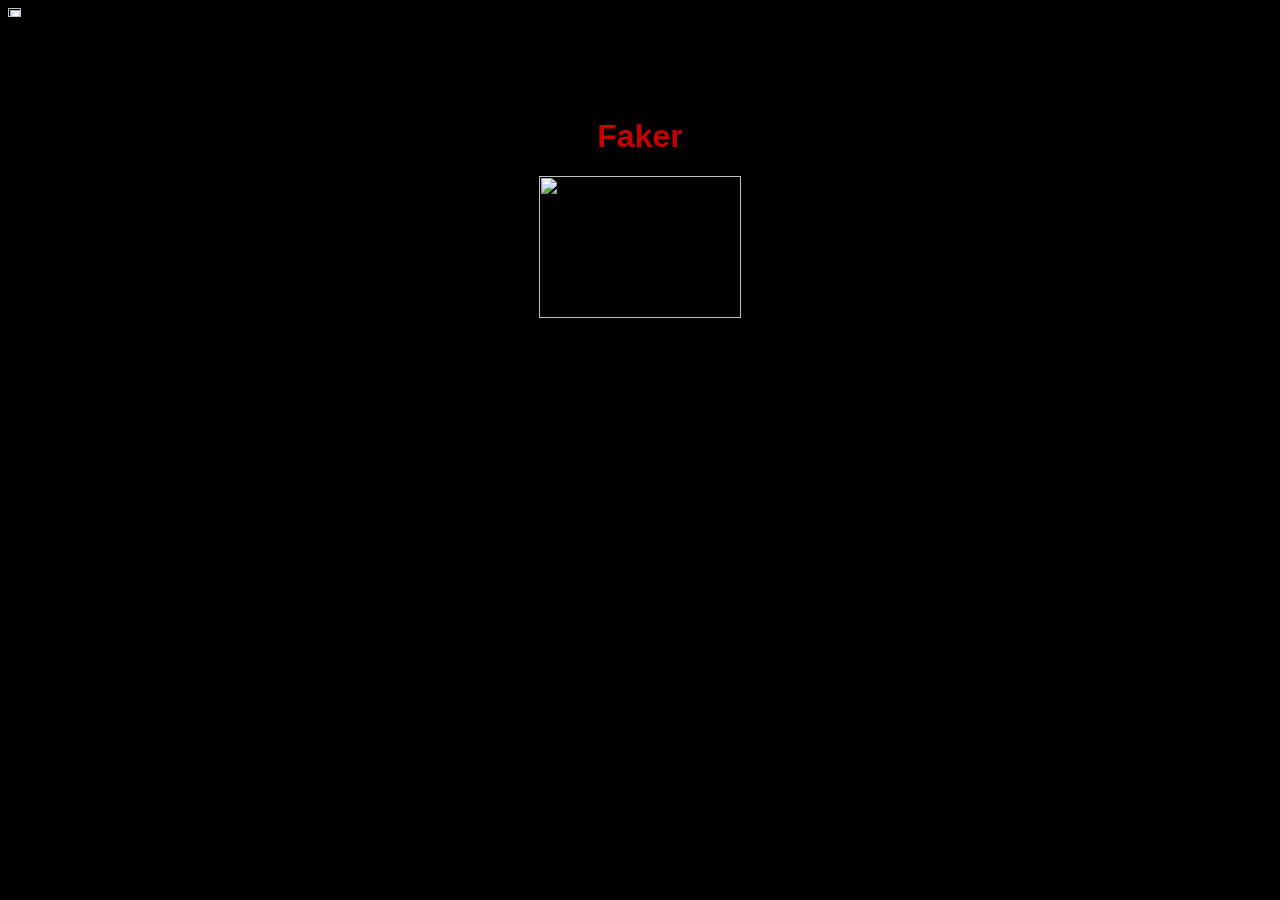
==== fanpage.html @ 42ee78cf "added fanpage" ====
<head>
    <style>
        h1 {
            color: rgb(196, 0, 0);
            text-align: center;
            font-family:'Franklin Gothic Medium', 'Arial Narrow', Arial, sans-serif;
        
        }

        .imgcontainer {
            text-align: center;
        }

        img.avatar{
            border-radius: 10%;
            width: 40%;
        }

        img.logo{
            width: 10%;

        }

        body {
            background-color: #000000; 
            color: #ffffff; 
        }
    </style>
</head>
<body>
    

    <img src="https://encrypted-tbn0.gstatic.com/images?q=tbn:ANd9GcQmHPHW47-NREnYSvhBiGmE-Z3pS0N-qolBRN4m0m3exw&s=10" class="logo" >


    <h1>Faker</h1>

    </table>


    
    <div class="imgcontainer">
        <img src="https://encrypted-tbn0.gstatic.com/images?q=tbn:ANd9GcSllNPGusF0IJYFMwN1mrOEzC9GN4reWKkrsKe5BQWaaGP9oeayi9-eP-3Q&s=10" class="avatar">
    </div>
    







</body>
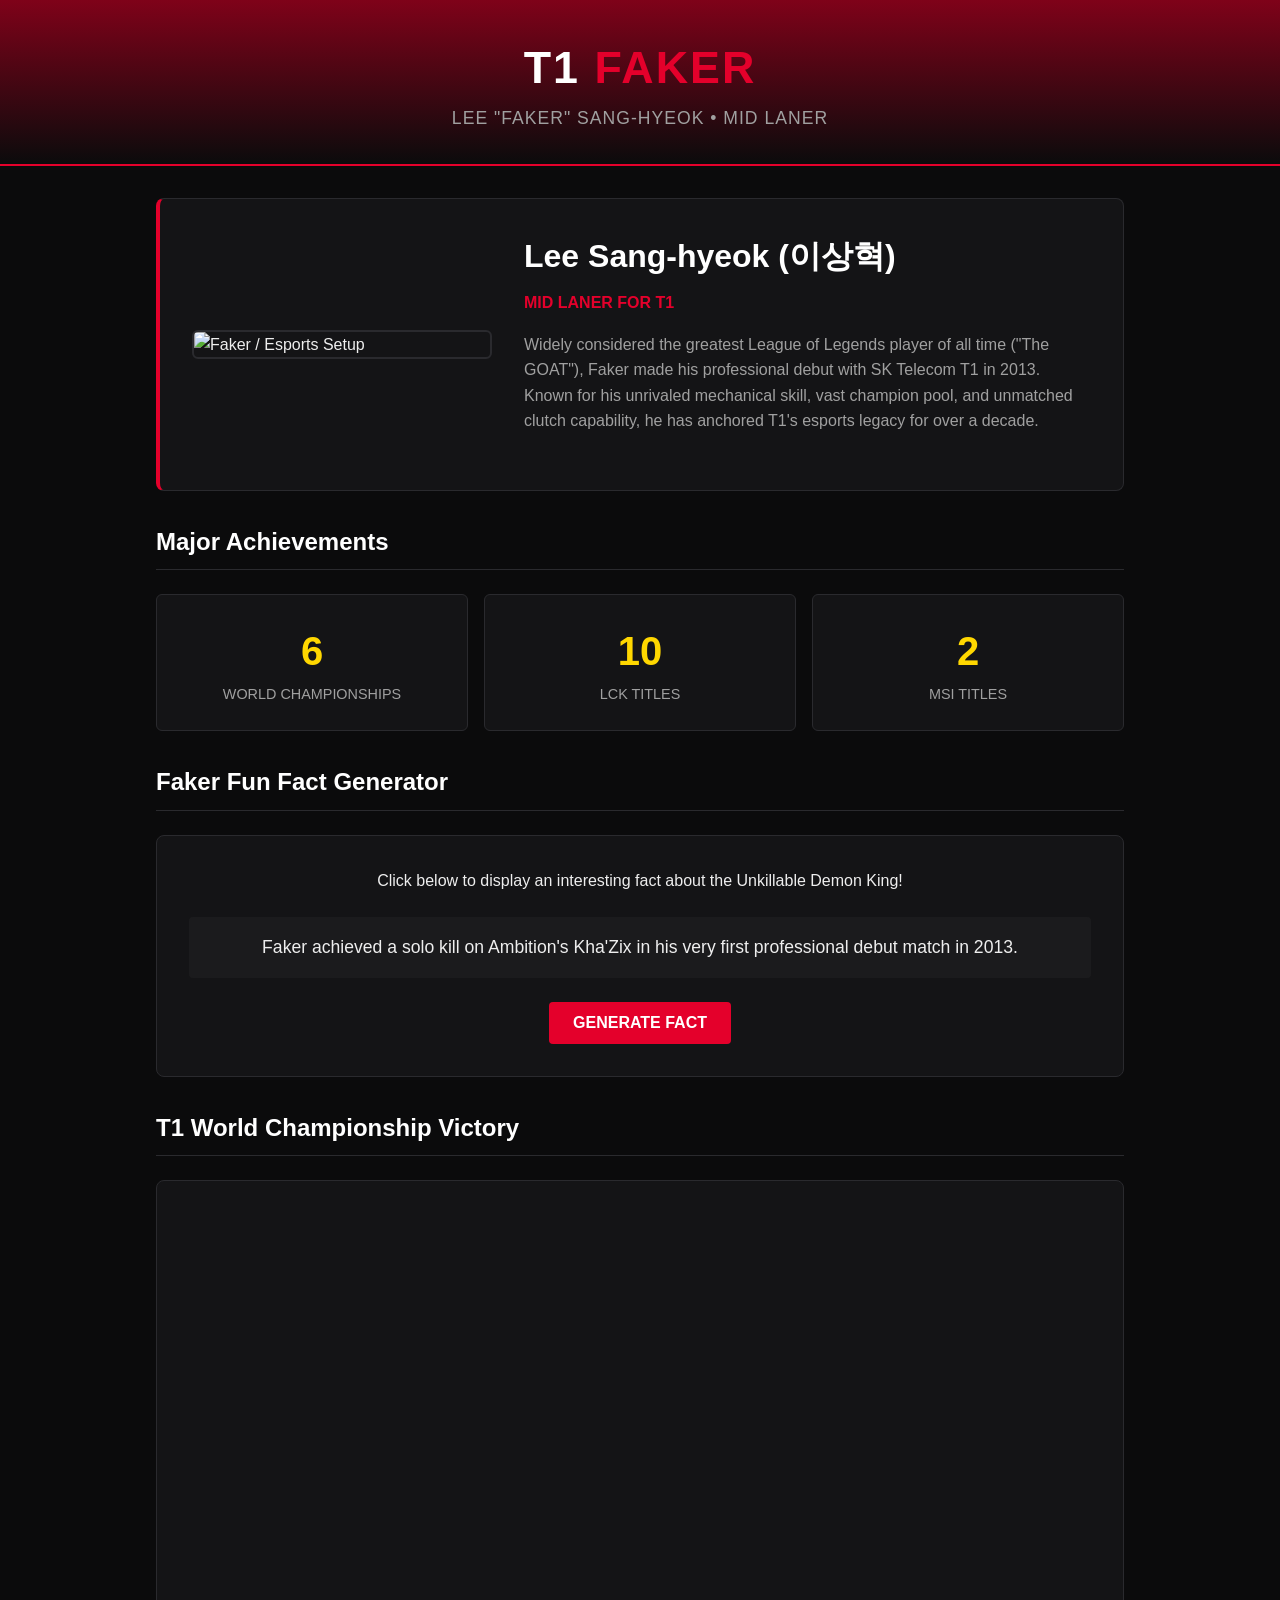
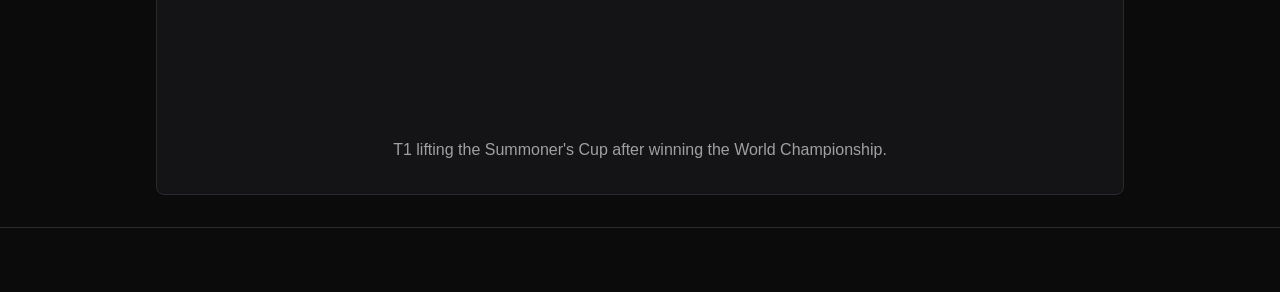
==== commit da686502: "Update fanpage.html" ====
--- a/fanpage.html
+++ b/fanpage.html
@@ -1,54 +1,329 @@
-
+<!DOCTYPE html>
+<html lang="en">
 <head>
-    <style>
-        h1 {
-            color: rgb(196, 0, 0);
-            text-align: center;
-            font-family:'Franklin Gothic Medium', 'Arial Narrow', Arial, sans-serif;
-        
-        }
-
-        .imgcontainer {
-            text-align: center;
-        }
-
-        img.avatar{
-            border-radius: 10%;
-            width: 40%;
-        }
-
-        img.logo{
-            width: 10%;
-
-        }
-
-        body {
-            background-color: #000000; 
-            color: #ffffff; 
-        }
-    </style>
+  <meta charset="UTF-8">
+  <meta name="viewport" content="width=device-width, initial-scale=1.0">
+  <title>Faker | The Unkillable Demon King</title>
+  <style>
+    :root {
+      --t1-red: #E4002B;
+      --t1-dark-red: #8B0000;
+      --bg-black: #0B0B0C;
+      --card-bg: #141416;
+      --border-color: #2A2A2E;
+      --text-main: #EEEEEE;
+      --text-muted: #A0A0A0;
+      --gold: #FFD700;
+    }
+
+    * {
+      box-sizing: border-box;
+      margin: 0;
+      padding: 0;
+    }
+
+    body {
+      background-color: var(--bg-black);
+      color: var(--text-main);
+      font-family: 'Segoe UI', Roboto, Helvetica, Arial, sans-serif;
+      line-height: 1.6;
+  /* New background logo */
+    background-image:
+    linear-gradient(rgba(11,11,12,0.92), rgba(11,11,12,0.92)),
+    url('https://encrypted-tbn0.gstatic.com/images?q=tbn:ANd9GcQAwmJahKeYFcEqwsMrEG2xJnn3mYARKVaZgAJEgQK4PyxsvpQG2xzWW7c&s=10');
+    background-repeat: no-repeat;
+    background-position: center center;
+    background-size: 700px;
+    background-attachment: fixed;
+}
+
+    header {
+      background: linear-gradient(180deg, rgb(127, 2, 25) 0%, rgba(11, 11, 12, 1) 100%);
+      border-bottom: 2px solid var(--t1-red);
+      padding: 2rem 1rem;
+      text-align: center;
+    }
+
+    .logo-title {
+      font-size: 2.8rem;
+      font-weight: 900;
+      letter-spacing: 2px;
+      color: #FFF;
+      text-transform: uppercase;
+    }
+
+    .logo-title span {
+      color: var(--t1-red);
+    }
+
+    .subtitle {
+      color: var(--text-muted);
+      font-size: 1.1rem;
+      text-transform: uppercase;
+      letter-spacing: 1px;
+    }
+
+    .container {
+      max-width: 1000px;
+      margin: 2rem auto;
+      padding: 0 1rem;
+    }
+
+    .profile-card {
+      background-color: var(--card-bg);
+      border: 1px solid var(--border-color);
+      border-left: 4px solid var(--t1-red);
+      border-radius: 8px;
+      display: flex;
+      flex-direction: column;
+      gap: 2rem;
+      padding: 2rem;
+      margin-bottom: 2rem;
+    }
+
+    @media (min-width: 768px) {
+      .profile-card {
+        flex-direction: row;
+        align-items: center;
+      }
+    }
+
+    .profile-img {
+      width: 100%;
+      max-width: 300px;
+      border-radius: 6px;
+      border: 2px solid var(--border-color);
+      margin: 0 auto;
+      display: block;
+    }
+
+    .profile-info {
+      flex: 1;
+    }
+
+    .profile-info h2 {
+      font-size: 2rem;
+      color: #FFF;
+      margin-bottom: 0.5rem;
+    }
+
+    .profile-info .role {
+      color: var(--t1-red);
+      font-weight: bold;
+      text-transform: uppercase;
+      margin-bottom: 1rem;
+    }
+
+    .bio {
+      color: var(--text-muted);
+      margin-bottom: 1.5rem;
+    }
+
+    /* Interactive Stats & Trophy Section */
+    .section-title {
+      font-size: 1.5rem;
+      color: #FFF;
+      border-bottom: 1px solid var(--border-color);
+      padding-bottom: 0.5rem;
+      margin-bottom: 1.5rem;
+      display: flex;
+      align-items: center;
+      gap: 0.5rem;
+    }
+
+    .trophy-grid {
+      display: grid;
+      grid-template-columns: repeat(auto-fit, minmax(200px, 1fr));
+      gap: 1rem;
+      margin-bottom: 2rem;
+    }
+
+    .trophy-card {
+      background-color: var(--card-bg);
+      border: 1px solid var(--border-color);
+      border-radius: 6px;
+      padding: 1.5rem;
+      text-align: center;
+      transition: transform 0.2s, border-color 0.2s;
+    }
+
+    .trophy-card:hover {
+      transform: translateY(-4px);
+      border-color: var(--gold);
+    }
+
+    .trophy-count {
+      font-size: 2.5rem;
+      font-weight: 800;
+      color: var(--gold);
+    }
+
+    .trophy-name {
+      color: var(--text-muted);
+      font-size: 0.9rem;
+      text-transform: uppercase;
+    }
+
+    /* Fact Generator Feature */
+    .interactive-card {
+      background-color: var(--card-bg);
+      border: 1px solid var(--border-color);
+      border-radius: 8px;
+      padding: 2rem;
+      text-align: center;
+      margin-bottom: 2rem;
+    }
+
+    .fact-display {
+      font-size: 1.1rem;
+      min-height: 60px;
+      display: flex;
+      align-items: center;
+      justify-content: center;
+      margin: 1.5rem 0;
+      color: var(--text-main);
+      padding: 1rem;
+      background: rgba(255, 255, 255, 0.03);
+      border-radius: 4px;
+    }
+
+    .btn {
+      background-color: var(--t1-red);
+      color: #FFF;
+      border: none;
+      padding: 0.75rem 1.5rem;
+      font-size: 1rem;
+      font-weight: bold;
+      text-transform: uppercase;
+      border-radius: 4px;
+      cursor: pointer;
+      transition: background-color 0.2s;
+    }
+
+    .btn:hover {
+      background-color: var(--t1-dark-red);
+    }
+
+    /* Image Gallery */
+    .gallery-grid {
+      display: grid;
+      grid-template-columns: repeat(auto-fit, minmax(250px, 1fr));
+      gap: 1rem;
+      margin-bottom: 2rem;
+    }
+
+    .gallery-img {
+      width: 100%;
+      height: 200px;
+      object-fit: cover;
+      border-radius: 6px;
+      border: 1px solid var(--border-color);
+      transition: opacity 0.2s;
+      cursor: pointer;
+    }
+
+    .gallery-img:hover {
+      opacity: 0.8;
+    }
+
+    footer {
+      text-align: center;
+      padding: 2rem;
+      border-top: 1px solid var(--border-color);
+      color: var(--text-muted);
+      font-size: 0.85rem;
+    }
+  </style>
 </head>
 <body>
+
+  <header>
+    <div class="logo-title">T1 <span>Faker</span></div>
+    <div class="subtitle">Lee "Faker" Sang-hyeok • Mid Laner</div>
+  </header>
+
+  <div class="container">
     
-
-    <img src="https://encrypted-tbn0.gstatic.com/images?q=tbn:ANd9GcQmHPHW47-NREnYSvhBiGmE-Z3pS0N-qolBRN4m0m3exw&s=10" class="logo" >
-
-
-    <h1>Faker</h1>
-
-    </table>
-
-
-    
-    <div class="imgcontainer">
-        <img src="https://encrypted-tbn0.gstatic.com/images?q=tbn:ANd9GcSllNPGusF0IJYFMwN1mrOEzC9GN4reWKkrsKe5BQWaaGP9oeayi9-eP-3Q&s=10" class="avatar">
+    <!-- Profile & Bio Section -->
+    <div class="profile-card">
+      <img src="https://encrypted-tbn0.gstatic.com/images?q=tbn:ANd9GcQMGY4PcwI3YJ6QnFVdeov2CTILAGMPJfntkQX16ytUVQ&s=10" alt="Faker / Esports Setup" class="profile-img">
+      <div class="profile-info">
+        <h2>Lee Sang-hyeok (이상혁)</h2>
+        <div class="role">Mid Laner for T1</div>
+        <p class="bio">
+          Widely considered the greatest League of Legends player of all time ("The GOAT"), Faker made his professional debut with SK Telecom T1 in 2013. Known for his unrivaled mechanical skill, vast champion pool, and unmatched clutch capability, he has anchored T1's esports legacy for over a decade.
+        </p>
+      </div>
     </div>
-    
-
-
-
-
-
-
-
-</body>+
+    <!-- Trophy / Achievements Section -->
+    <h3 class="section-title">Major Achievements</h3>
+    <div class="trophy-grid">
+      <div class="trophy-card">
+        <div class="trophy-count">6</div>
+        <div class="trophy-name">World Championships</div>
+      </div>
+      <div class="trophy-card">
+        <div class="trophy-count">10</div>
+        <div class="trophy-name">LCK Titles</div>
+      </div>
+      <div class="trophy-card">
+        <div class="trophy-count">2</div>
+        <div class="trophy-name">MSI Titles</div>
+      </div>
+    </div>
+
+    <!-- Interactive Feature: Fact Generator -->
+    <h3 class="section-title">Faker Fun Fact Generator</h3>
+    <div class="interactive-card">
+      <p>Click below to display an interesting fact about the Unkillable Demon King!</p>
+      <div class="fact-display" id="factDisplay">Press the button below to load a fact.</div>
+      <button class="btn" onclick="generateFact()">Generate Fact</button>
+    </div>
+
+    <!-- Worlds Trophy Video -->
+<h3 class="section-title">T1 World Championship Victory</h3>
+
+<div class="interactive-card">
+  <iframe
+  width="100%"
+  height="500"
+  src="https://www.youtube.com/embed/bH1wo60fH18"
+  title="T1 Worlds Trophy Celebration"
+  frameborder="0"
+  allowfullscreen></iframe>
+
+
+  <p style="margin-top:1rem; color:var(--text-muted);">
+    T1 lifting the Summoner's Cup after winning the World Championship.
+  </p>
+</div>
+
+  </div>
+
+  <footer>
+    <p></p>
+  </footer>
+
+  <script>
+    const facts = [
+      "Faker achieved a solo kill on Ambition's Kha'Zix in his very first professional debut match in 2013.",
+      "He is famous for rarely using champion skins during pro matches, preferring the default looks.",
+      "Faker was inducted as the first member of the League of Legends Hall of Legends in 2024.",
+      "He became a part-owner of T1 Entertainment & Sports in 2020.",
+      "His signature champion play is his iconic Zed vs. Zed 1v1 play against Ryu in the 2013 OGN Summer Finals.",
+      "Faker is widely known for his extreme camera-panning speed during games to check teammates' perspectives."
+    ];
+
+    function generateFact() {
+      const display = document.getElementById('factDisplay');
+      const randomIndex = Math.floor(Math.random() * facts.length);
+      display.textContent = facts[randomIndex];
+    }
+
+    // Display initial fact on page load
+    window.onload = generateFact;
+  </script>
+
+</body>
+</html>
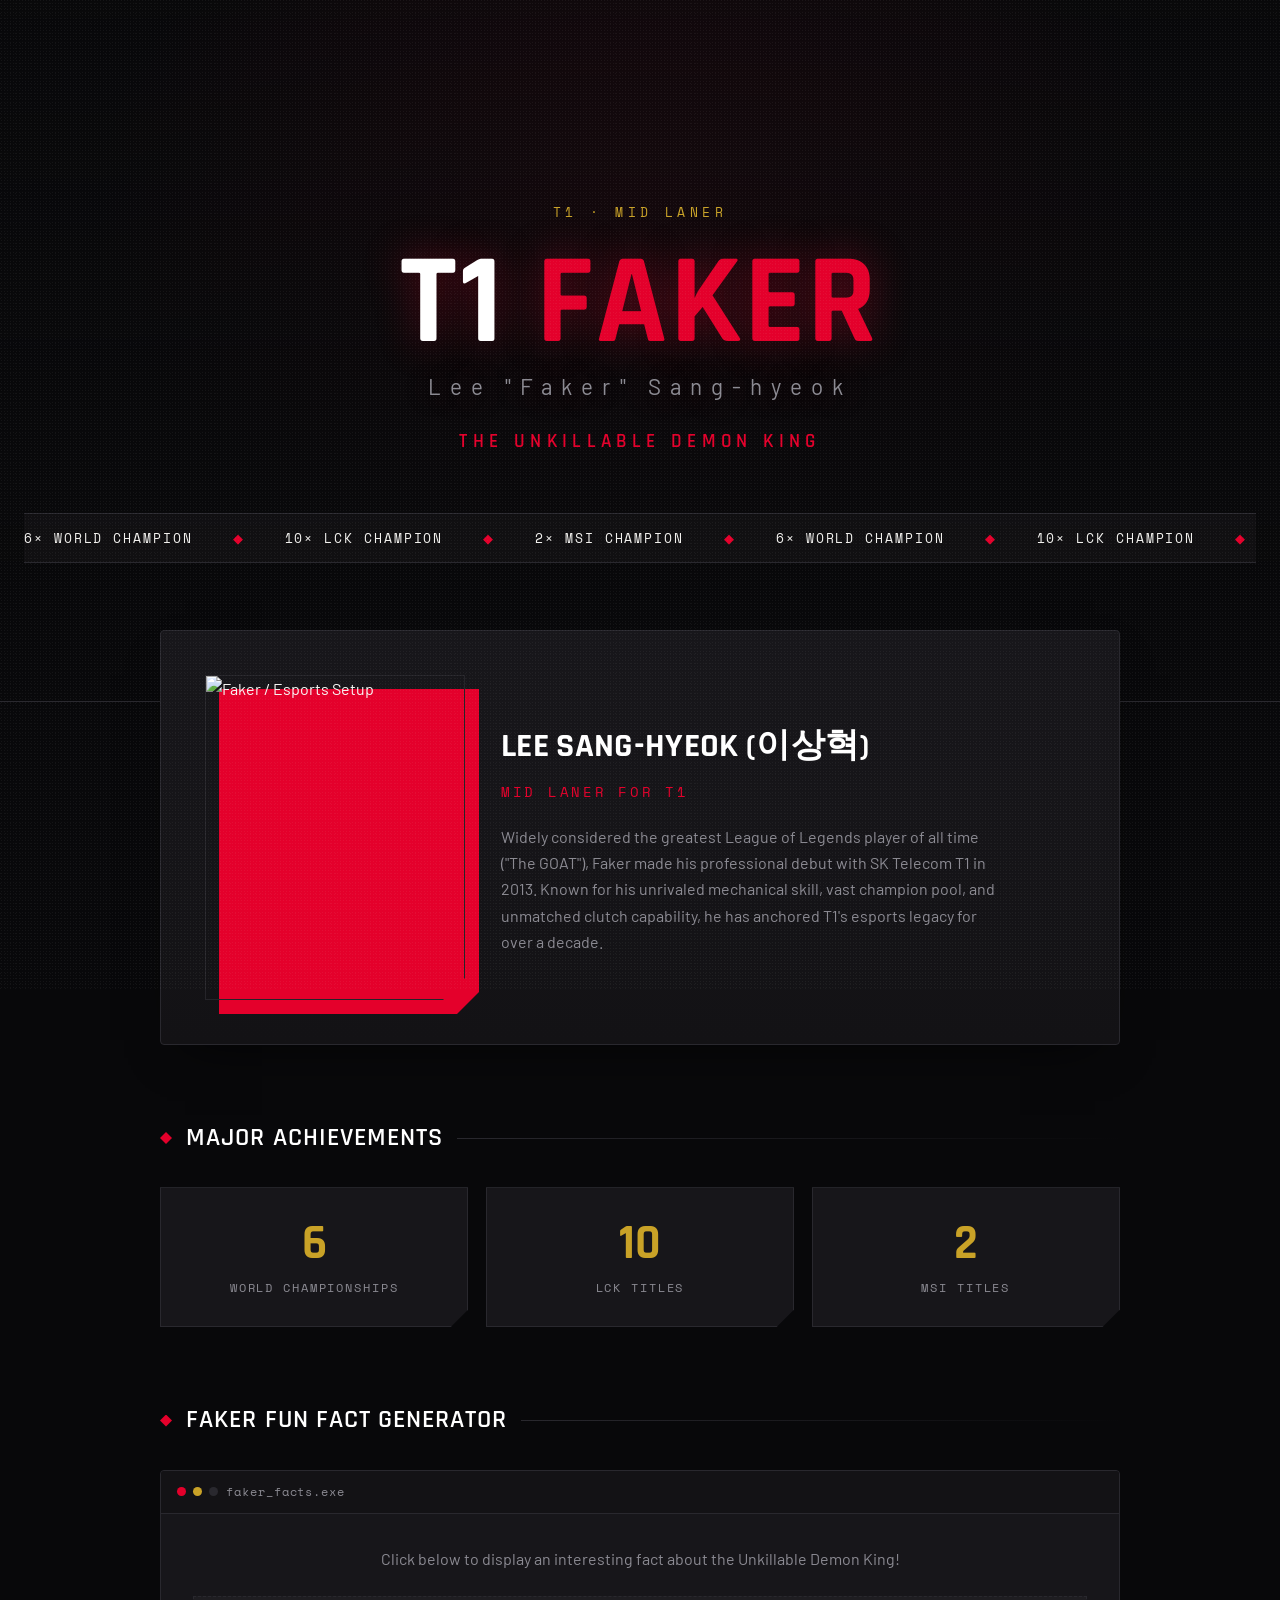
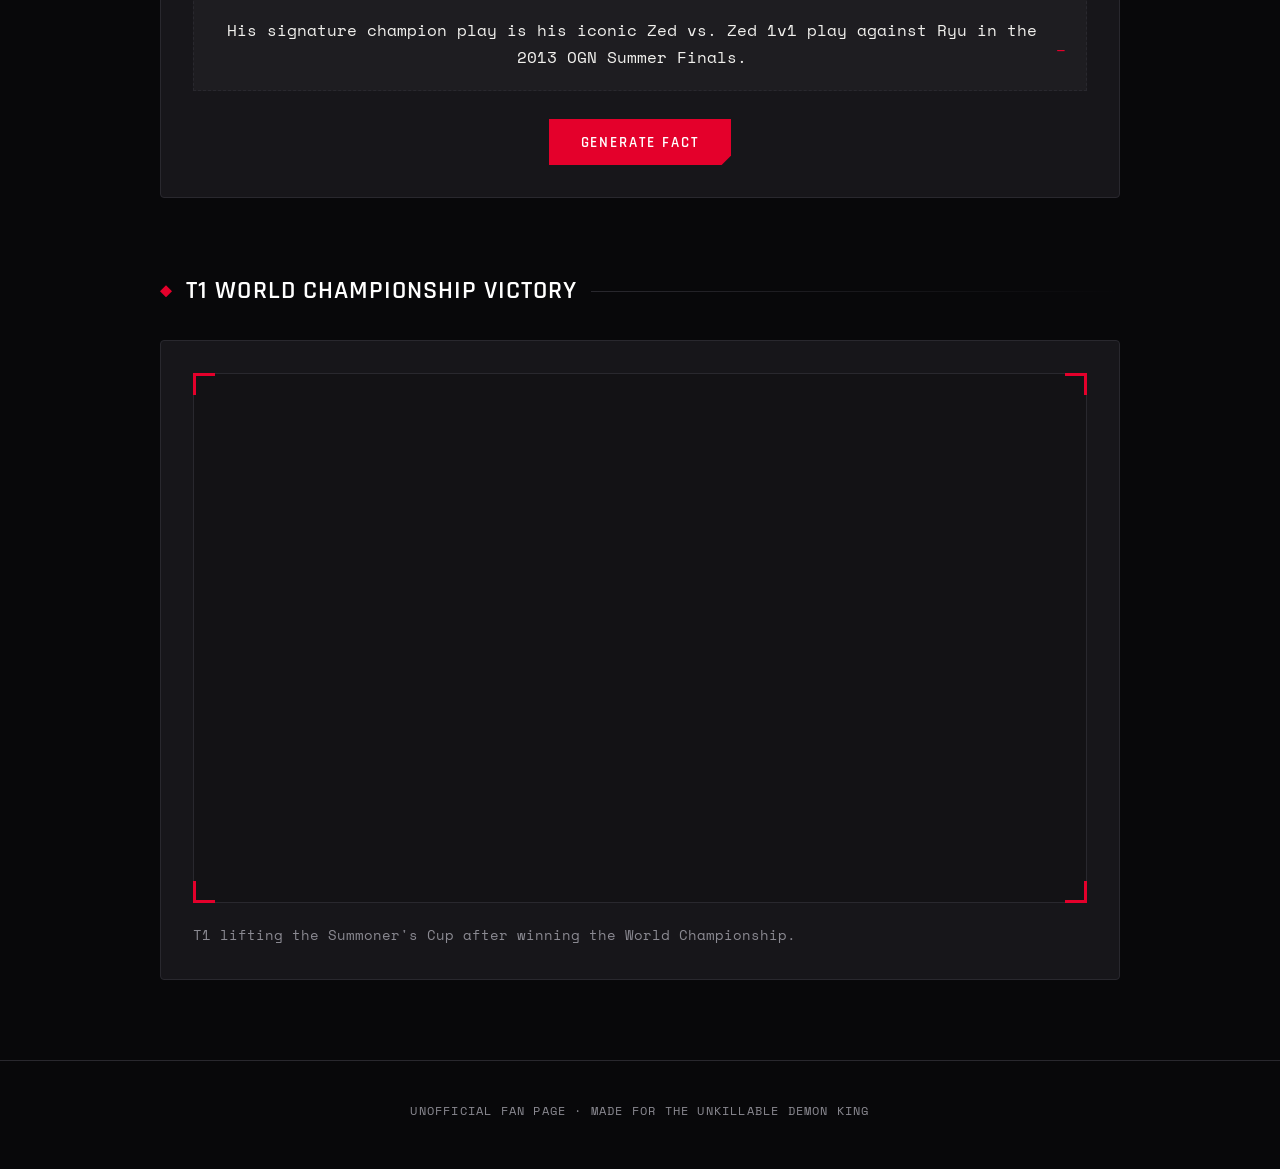
==== commit 0b522153: "Update fanpage.html" ====
--- a/fanpage.html
+++ b/fanpage.html
@@ -1,329 +1,611 @@
 <!DOCTYPE html>
 <html lang="en">
 <head>
-  <meta charset="UTF-8">
-  <meta name="viewport" content="width=device-width, initial-scale=1.0">
-  <title>Faker | The Unkillable Demon King</title>
-  <style>
-    :root {
-      --t1-red: #E4002B;
-      --t1-dark-red: #8B0000;
-      --bg-black: #0B0B0C;
-      --card-bg: #141416;
-      --border-color: #2A2A2E;
-      --text-main: #EEEEEE;
-      --text-muted: #A0A0A0;
-      --gold: #FFD700;
-    }
-
-    * {
-      box-sizing: border-box;
-      margin: 0;
-      padding: 0;
-    }
-
-    body {
-      background-color: var(--bg-black);
-      color: var(--text-main);
-      font-family: 'Segoe UI', Roboto, Helvetica, Arial, sans-serif;
-      line-height: 1.6;
-  /* New background logo */
+<meta charset="UTF-8">
+<meta name="viewport" content="width=device-width, initial-scale=1.0">
+<title>Faker | The Unkillable Demon King</title>
+<link rel="preconnect" href="https://fonts.googleapis.com">
+<link rel="preconnect" href="https://fonts.gstatic.com" crossorigin>
+<link href="https://fonts.googleapis.com/css2?family=Rajdhani:wght@500;600;700&family=Barlow:wght@400;500;600&family=Space+Mono:wght@400;700&display=swap" rel="stylesheet">
+<style>
+  :root {
+    --black: #08080a;
+    --black-soft: #131215;
+    --card-bg: #16151889;
+    --card-bg-solid: #17161a;
+    --red: #e4002b;
+    --red-deep: #6e0318;
+    --red-glow: rgba(228, 0, 43, 0.35);
+    --gold: #c9a227;
+    --white: #f2f1ee;
+    --grey: #8b8a92;
+    --line: #29282e;
+    --font-display: 'Rajdhani', sans-serif;
+    --font-body: 'Barlow', sans-serif;
+    --font-mono: 'Space Mono', monospace;
+  }
+
+  * { box-sizing: border-box; margin: 0; padding: 0; }
+
+  html { scroll-behavior: smooth; }
+
+  body {
+    background-color: var(--black);
+    color: var(--white);
+    font-family: var(--font-body);
+    line-height: 1.65;
+    overflow-x: hidden;
+  }
+
+  ::selection { background: var(--red); color: #fff; }
+
+  a:focus-visible, button:focus-visible {
+    outline: 2px solid var(--gold);
+    outline-offset: 3px;
+  }
+
+  /* ambient scanline layer */
+  .scanlines {
+    position: fixed;
+    inset: 0;
+    pointer-events: none;
+    z-index: 50;
+    background: repeating-linear-gradient(
+      0deg,
+      rgba(255, 255, 255, 0.018) 0px,
+      rgba(255, 255, 255, 0.018) 1px,
+      transparent 1px,
+      transparent 3px
+    );
+    mix-blend-mode: overlay;
+  }
+
+  .grain {
+    position: fixed;
+    inset: -10%;
+    pointer-events: none;
+    z-index: 49;
+    opacity: 0.05;
+    background-image: radial-gradient(circle at 20% 30%, #fff 0.5px, transparent 0.5px),
+                       radial-gradient(circle at 70% 60%, #fff 0.5px, transparent 0.5px);
+    background-size: 3px 3px, 5px 5px;
+    animation: grainShift 8s steps(6) infinite;
+  }
+
+  @keyframes grainShift {
+    0% { transform: translate(0,0); }
+    100% { transform: translate(-6%, 4%); }
+  }
+
+  /* ---------- HERO ---------- */
+  .hero {
+    position: relative;
+    min-height: 78vh;
+    display: flex;
+    flex-direction: column;
+    justify-content: center;
+    align-items: center;
+    text-align: center;
+    overflow: hidden;
+    border-bottom: 1px solid var(--line);
+    padding: 4rem 1.5rem 0;
+  }
+
+  .hero-bg {
+    position: absolute;
+    inset: 0;
     background-image:
-    linear-gradient(rgba(11,11,12,0.92), rgba(11,11,12,0.92)),
-    url('https://encrypted-tbn0.gstatic.com/images?q=tbn:ANd9GcQAwmJahKeYFcEqwsMrEG2xJnn3mYARKVaZgAJEgQK4PyxsvpQG2xzWW7c&s=10');
+      linear-gradient(180deg, rgba(8,8,10,0.55) 0%, rgba(8,8,10,0.88) 60%, var(--black) 100%),
+      radial-gradient(ellipse at 50% 30%, rgba(228,0,43,0.18), transparent 60%),
+      url('https://encrypted-tbn0.gstatic.com/images?q=tbn:ANd9GcQAwmJahKeYFcEqwsMrEG2xJnn3mYARKVaZgAJEgQK4PyxsvpQG2xzWW7c&s=10');
     background-repeat: no-repeat;
-    background-position: center center;
-    background-size: 700px;
-    background-attachment: fixed;
-}
-
-    header {
-      background: linear-gradient(180deg, rgb(127, 2, 25) 0%, rgba(11, 11, 12, 1) 100%);
-      border-bottom: 2px solid var(--t1-red);
-      padding: 2rem 1rem;
-      text-align: center;
-    }
-
-    .logo-title {
-      font-size: 2.8rem;
-      font-weight: 900;
-      letter-spacing: 2px;
-      color: #FFF;
-      text-transform: uppercase;
-    }
-
-    .logo-title span {
-      color: var(--t1-red);
-    }
-
-    .subtitle {
-      color: var(--text-muted);
-      font-size: 1.1rem;
-      text-transform: uppercase;
-      letter-spacing: 1px;
-    }
-
-    .container {
-      max-width: 1000px;
-      margin: 2rem auto;
-      padding: 0 1rem;
-    }
-
-    .profile-card {
-      background-color: var(--card-bg);
-      border: 1px solid var(--border-color);
-      border-left: 4px solid var(--t1-red);
-      border-radius: 8px;
-      display: flex;
-      flex-direction: column;
-      gap: 2rem;
-      padding: 2rem;
-      margin-bottom: 2rem;
-    }
-
-    @media (min-width: 768px) {
-      .profile-card {
-        flex-direction: row;
-        align-items: center;
-      }
-    }
-
-    .profile-img {
-      width: 100%;
-      max-width: 300px;
-      border-radius: 6px;
-      border: 2px solid var(--border-color);
-      margin: 0 auto;
-      display: block;
-    }
-
-    .profile-info {
-      flex: 1;
-    }
-
-    .profile-info h2 {
-      font-size: 2rem;
-      color: #FFF;
-      margin-bottom: 0.5rem;
-    }
-
-    .profile-info .role {
-      color: var(--t1-red);
-      font-weight: bold;
-      text-transform: uppercase;
-      margin-bottom: 1rem;
-    }
-
-    .bio {
-      color: var(--text-muted);
-      margin-bottom: 1.5rem;
-    }
-
-    /* Interactive Stats & Trophy Section */
-    .section-title {
-      font-size: 1.5rem;
-      color: #FFF;
-      border-bottom: 1px solid var(--border-color);
-      padding-bottom: 0.5rem;
-      margin-bottom: 1.5rem;
-      display: flex;
-      align-items: center;
-      gap: 0.5rem;
-    }
-
-    .trophy-grid {
-      display: grid;
-      grid-template-columns: repeat(auto-fit, minmax(200px, 1fr));
-      gap: 1rem;
-      margin-bottom: 2rem;
-    }
-
-    .trophy-card {
-      background-color: var(--card-bg);
-      border: 1px solid var(--border-color);
-      border-radius: 6px;
-      padding: 1.5rem;
-      text-align: center;
-      transition: transform 0.2s, border-color 0.2s;
-    }
-
-    .trophy-card:hover {
-      transform: translateY(-4px);
-      border-color: var(--gold);
-    }
-
-    .trophy-count {
-      font-size: 2.5rem;
-      font-weight: 800;
-      color: var(--gold);
-    }
-
-    .trophy-name {
-      color: var(--text-muted);
-      font-size: 0.9rem;
-      text-transform: uppercase;
-    }
-
-    /* Fact Generator Feature */
-    .interactive-card {
-      background-color: var(--card-bg);
-      border: 1px solid var(--border-color);
-      border-radius: 8px;
-      padding: 2rem;
-      text-align: center;
-      margin-bottom: 2rem;
-    }
-
-    .fact-display {
-      font-size: 1.1rem;
-      min-height: 60px;
-      display: flex;
-      align-items: center;
-      justify-content: center;
-      margin: 1.5rem 0;
-      color: var(--text-main);
-      padding: 1rem;
-      background: rgba(255, 255, 255, 0.03);
-      border-radius: 4px;
-    }
-
-    .btn {
-      background-color: var(--t1-red);
-      color: #FFF;
-      border: none;
-      padding: 0.75rem 1.5rem;
-      font-size: 1rem;
-      font-weight: bold;
-      text-transform: uppercase;
-      border-radius: 4px;
-      cursor: pointer;
-      transition: background-color 0.2s;
-    }
-
-    .btn:hover {
-      background-color: var(--t1-dark-red);
-    }
-
-    /* Image Gallery */
-    .gallery-grid {
-      display: grid;
-      grid-template-columns: repeat(auto-fit, minmax(250px, 1fr));
-      gap: 1rem;
-      margin-bottom: 2rem;
-    }
-
-    .gallery-img {
-      width: 100%;
-      height: 200px;
-      object-fit: cover;
-      border-radius: 6px;
-      border: 1px solid var(--border-color);
-      transition: opacity 0.2s;
-      cursor: pointer;
-    }
-
-    .gallery-img:hover {
-      opacity: 0.8;
-    }
-
-    footer {
-      text-align: center;
-      padding: 2rem;
-      border-top: 1px solid var(--border-color);
-      color: var(--text-muted);
-      font-size: 0.85rem;
-    }
-  </style>
+    background-position: center 20%;
+    background-size: cover;
+    filter: saturate(0.85);
+    z-index: 0;
+  }
+
+  .hero-content {
+    position: relative;
+    z-index: 2;
+  }
+
+  .hero-eyebrow {
+    font-family: var(--font-mono);
+    font-size: 0.8rem;
+    letter-spacing: 0.35em;
+    color: var(--gold);
+    text-transform: uppercase;
+    margin-bottom: 1.25rem;
+  }
+
+  .hero-title {
+    font-family: var(--font-display);
+    font-weight: 700;
+    font-size: clamp(3.5rem, 12vw, 8rem);
+    letter-spacing: 0.02em;
+    line-height: 0.95;
+    color: #fff;
+    text-shadow: 0 0 40px var(--red-glow);
+    text-transform: uppercase;
+  }
+
+  .hero-title em {
+    font-style: normal;
+    color: var(--red);
+  }
+
+  .hero-title-sub {
+    display: block;
+    font-family: var(--font-body);
+    font-weight: 400;
+    font-size: clamp(1rem, 2.4vw, 1.4rem);
+    letter-spacing: 0.4em;
+    color: var(--grey);
+    margin-top: 0.75rem;
+    text-transform: none;
+  }
+
+  .hero-tagline {
+    margin-top: 1.75rem;
+    font-family: var(--font-display);
+    font-weight: 600;
+    font-size: clamp(0.95rem, 2vw, 1.2rem);
+    letter-spacing: 0.28em;
+    color: var(--red);
+    text-transform: uppercase;
+  }
+
+  /* broadcast lower-third ticker */
+  .hero-ticker {
+    position: relative;
+    z-index: 2;
+    margin-top: 3.5rem;
+    width: 100%;
+    border-top: 1px solid var(--line);
+    border-bottom: 1px solid var(--line);
+    background: rgba(20, 19, 22, 0.7);
+    backdrop-filter: blur(2px);
+    overflow: hidden;
+    padding: 0.85rem 0;
+  }
+
+  .ticker-track {
+    display: flex;
+    width: max-content;
+    gap: 2.5rem;
+    font-family: var(--font-mono);
+    font-size: 0.8rem;
+    letter-spacing: 0.15em;
+    color: var(--white);
+    text-transform: uppercase;
+    animation: ticker 22s linear infinite;
+  }
+
+  .ticker-track span.dot { color: var(--red); }
+
+  @keyframes ticker {
+    0% { transform: translateX(0); }
+    100% { transform: translateX(-50%); }
+  }
+
+  /* ---------- LAYOUT ---------- */
+  .container {
+    max-width: 1000px;
+    margin: 0 auto;
+    padding: 0 1.25rem;
+  }
+
+  section { margin-top: 4.5rem; }
+  section:first-of-type { margin-top: -4.5rem; position: relative; z-index: 3; }
+
+  .section-title {
+    display: flex;
+    align-items: center;
+    gap: 0.9rem;
+    font-family: var(--font-display);
+    font-weight: 600;
+    font-size: 1.6rem;
+    letter-spacing: 0.04em;
+    text-transform: uppercase;
+    color: #fff;
+    margin-bottom: 1.75rem;
+  }
+
+  .section-title::before {
+    content: '';
+    flex: 0 0 auto;
+    width: 12px;
+    height: 12px;
+    background: var(--red);
+    clip-path: polygon(50% 0%, 100% 50%, 50% 100%, 0% 50%);
+  }
+
+  .section-title::after {
+    content: '';
+    flex: 1;
+    height: 1px;
+    background: linear-gradient(90deg, var(--line), transparent);
+  }
+
+  /* ---------- PROFILE CARD ---------- */
+  .profile-card {
+    background: linear-gradient(180deg, var(--card-bg-solid), var(--black-soft));
+    border: 1px solid var(--line);
+    border-radius: 4px;
+    display: flex;
+    flex-direction: column;
+    gap: 2.25rem;
+    padding: 2.25rem;
+    box-shadow: 0 20px 50px -25px rgba(0,0,0,0.8);
+  }
+
+  @media (min-width: 768px) {
+    .profile-card { flex-direction: row; align-items: center; padding: 2.75rem; }
+  }
+
+  .profile-frame {
+    position: relative;
+    flex: 0 0 auto;
+    width: 100%;
+    max-width: 260px;
+    margin: 0 auto;
+  }
+
+  .profile-frame::before {
+    content: '';
+    position: absolute;
+    top: 14px;
+    left: 14px;
+    width: 100%;
+    height: 100%;
+    background: var(--red);
+    clip-path: polygon(0 0, 100% 0, 100% calc(100% - 22px), calc(100% - 22px) 100%, 0 100%);
+    z-index: 0;
+  }
+
+  .profile-img {
+    position: relative;
+    z-index: 1;
+    width: 100%;
+    display: block;
+    object-fit: cover;
+    aspect-ratio: 4 / 5;
+    clip-path: polygon(0 0, 100% 0, 100% calc(100% - 22px), calc(100% - 22px) 100%, 0 100%);
+    border: 1px solid var(--line);
+    filter: grayscale(0.15) contrast(1.05);
+  }
+
+  .profile-info { flex: 1; }
+
+  .profile-info h2 {
+    font-family: var(--font-display);
+    font-weight: 700;
+    font-size: clamp(1.6rem, 3vw, 2.1rem);
+    color: #fff;
+    text-transform: uppercase;
+    letter-spacing: 0.01em;
+    margin-bottom: 0.4rem;
+  }
+
+  .profile-info .role {
+    font-family: var(--font-mono);
+    color: var(--red);
+    font-size: 0.85rem;
+    letter-spacing: 0.2em;
+    text-transform: uppercase;
+    margin-bottom: 1.25rem;
+  }
+
+  .bio { color: var(--grey); font-size: 1rem; max-width: 56ch; }
+
+  /* ---------- TROPHIES ---------- */
+  .trophy-grid {
+    display: grid;
+    grid-template-columns: repeat(auto-fit, minmax(200px, 1fr));
+    gap: 1.1rem;
+  }
+
+  .trophy-card {
+    position: relative;
+    background: var(--card-bg-solid);
+    border: 1px solid var(--line);
+    clip-path: polygon(0 0, 100% 0, 100% calc(100% - 18px), calc(100% - 18px) 100%, 0 100%);
+    padding: 2rem 1.5rem 1.75rem;
+    text-align: center;
+    transition: transform 0.25s ease, border-color 0.25s ease, box-shadow 0.25s ease;
+  }
+
+  .trophy-card:hover {
+    transform: translateY(-6px);
+    border-color: var(--gold);
+    box-shadow: 0 18px 30px -18px rgba(201,162,39,0.35);
+  }
+
+  .trophy-count {
+    font-family: var(--font-display);
+    font-weight: 700;
+    font-size: 3rem;
+    color: var(--gold);
+    line-height: 1;
+  }
+
+  .trophy-name {
+    margin-top: 0.6rem;
+    font-family: var(--font-mono);
+    color: var(--grey);
+    font-size: 0.78rem;
+    letter-spacing: 0.15em;
+    text-transform: uppercase;
+  }
+
+  /* ---------- INTERACTIVE / TERMINAL CARD ---------- */
+  .interactive-card {
+    background: var(--card-bg-solid);
+    border: 1px solid var(--line);
+    border-radius: 4px;
+    padding: 0;
+    overflow: hidden;
+  }
+
+  .terminal-header {
+    display: flex;
+    align-items: center;
+    gap: 0.5rem;
+    padding: 0.7rem 1rem;
+    background: var(--black-soft);
+    border-bottom: 1px solid var(--line);
+    font-family: var(--font-mono);
+    font-size: 0.75rem;
+    color: var(--grey);
+    letter-spacing: 0.08em;
+  }
+
+  .terminal-dot {
+    width: 9px; height: 9px; border-radius: 50%;
+    background: var(--red);
+    display: inline-block;
+    box-shadow: 16px 0 0 var(--gold), 32px 0 0 var(--line);
+  }
+
+  .terminal-body { padding: 2rem; text-align: center; }
+
+  .terminal-body p.lead { color: var(--grey); margin-bottom: 1.5rem; }
+
+  .fact-display {
+    font-family: var(--font-mono);
+    font-size: 1rem;
+    min-height: 64px;
+    display: flex;
+    align-items: center;
+    justify-content: center;
+    margin-bottom: 1.75rem;
+    color: var(--white);
+    padding: 1.25rem;
+    background: rgba(255,255,255,0.03);
+    border: 1px dashed var(--line);
+  }
+
+  .fact-display::after {
+    content: '_';
+    color: var(--red);
+    animation: blink 1s steps(1) infinite;
+    margin-left: 0.4rem;
+  }
+
+  @keyframes blink { 50% { opacity: 0; } }
+
+  .btn {
+    background: var(--red);
+    color: #fff;
+    border: none;
+    padding: 0.85rem 2rem;
+    font-family: var(--font-display);
+    font-weight: 600;
+    font-size: 0.95rem;
+    letter-spacing: 0.12em;
+    text-transform: uppercase;
+    clip-path: polygon(0 0, 100% 0, 100% calc(100% - 10px), calc(100% - 10px) 100%, 0 100%);
+    cursor: pointer;
+    transition: background-color 0.2s, transform 0.15s;
+  }
+
+  .btn:hover { background-color: var(--red-deep); transform: translateY(-2px); }
+  .btn:active { transform: translateY(0); }
+
+  /* ---------- VIDEO / BROADCAST FRAME ---------- */
+  .video-card { padding: 2rem; background: var(--card-bg-solid); }
+
+  .broadcast-frame {
+    position: relative;
+    padding: 14px;
+    border: 1px solid var(--line);
+    background: var(--black-soft);
+  }
+
+  .broadcast-frame iframe {
+    width: 100%;
+    height: 500px;
+    display: block;
+    border: none;
+  }
+
+  .corner { position: absolute; width: 22px; height: 22px; }
+  .corner.tl { top: -1px; left: -1px; border-top: 3px solid var(--red); border-left: 3px solid var(--red); }
+  .corner.tr { top: -1px; right: -1px; border-top: 3px solid var(--red); border-right: 3px solid var(--red); }
+  .corner.bl { bottom: -1px; left: -1px; border-bottom: 3px solid var(--red); border-left: 3px solid var(--red); }
+  .corner.br { bottom: -1px; right: -1px; border-bottom: 3px solid var(--red); border-right: 3px solid var(--red); }
+
+  .caption {
+    margin-top: 1.25rem;
+    color: var(--grey);
+    font-size: 0.9rem;
+    font-family: var(--font-mono);
+  }
+
+  /* ---------- FOOTER ---------- */
+  footer {
+    margin-top: 5rem;
+    text-align: center;
+    padding: 2.5rem 1rem 3rem;
+    border-top: 1px solid var(--line);
+    color: var(--grey);
+    font-family: var(--font-mono);
+    font-size: 0.75rem;
+    letter-spacing: 0.1em;
+    text-transform: uppercase;
+  }
+
+  @media (prefers-reduced-motion: reduce) {
+    .ticker-track, .grain, .fact-display::after { animation: none !important; }
+    html { scroll-behavior: auto; }
+  }
+</style>
 </head>
 <body>
 
-  <header>
-    <div class="logo-title">T1 <span>Faker</span></div>
-    <div class="subtitle">Lee "Faker" Sang-hyeok • Mid Laner</div>
-  </header>
-
-  <div class="container">
-    
-    <!-- Profile & Bio Section -->
-    <div class="profile-card">
+<div class="scanlines" aria-hidden="true"></div>
+<div class="grain" aria-hidden="true"></div>
+
+<header class="hero">
+  <div class="hero-bg"></div>
+  <div class="hero-content">
+    <p class="hero-eyebrow">T1 · Mid Laner</p>
+    <h1 class="hero-title">T1 <em>Faker</em><span class="hero-title-sub">Lee "Faker" Sang-hyeok</span></h1>
+    <p class="hero-tagline">The Unkillable Demon King</p>
+  </div>
+  <div class="hero-ticker" aria-hidden="true">
+    <div class="ticker-track">
+      <span>6× WORLD CHAMPION</span><span class="dot">◆</span>
+      <span>10× LCK CHAMPION</span><span class="dot">◆</span>
+      <span>2× MSI CHAMPION</span><span class="dot">◆</span>
+      <span>6× WORLD CHAMPION</span><span class="dot">◆</span>
+      <span>10× LCK CHAMPION</span><span class="dot">◆</span>
+      <span>2× MSI CHAMPION</span><span class="dot">◆</span>
+    </div>
+  </div>
+</header>
+
+<div class="container">
+
+  <!-- Profile & Bio Section -->
+  <section class="profile-card" id="profile">
+    <div class="profile-frame">
       <img src="https://encrypted-tbn0.gstatic.com/images?q=tbn:ANd9GcQMGY4PcwI3YJ6QnFVdeov2CTILAGMPJfntkQX16ytUVQ&s=10" alt="Faker / Esports Setup" class="profile-img">
-      <div class="profile-info">
-        <h2>Lee Sang-hyeok (이상혁)</h2>
-        <div class="role">Mid Laner for T1</div>
-        <p class="bio">
-          Widely considered the greatest League of Legends player of all time ("The GOAT"), Faker made his professional debut with SK Telecom T1 in 2013. Known for his unrivaled mechanical skill, vast champion pool, and unmatched clutch capability, he has anchored T1's esports legacy for over a decade.
-        </p>
-      </div>
     </div>
-
-    <!-- Trophy / Achievements Section -->
+    <div class="profile-info">
+      <h2>Lee Sang-hyeok (이상혁)</h2>
+      <p class="role">Mid Laner for T1</p>
+      <p class="bio">
+        Widely considered the greatest League of Legends player of all time ("The GOAT"), Faker made his professional debut with SK Telecom T1 in 2013. Known for his unrivaled mechanical skill, vast champion pool, and unmatched clutch capability, he has anchored T1's esports legacy for over a decade.
+      </p>
+    </div>
+  </section>
+
+  <!-- Trophy / Achievements Section -->
+  <section>
     <h3 class="section-title">Major Achievements</h3>
     <div class="trophy-grid">
       <div class="trophy-card">
-        <div class="trophy-count">6</div>
+        <div class="trophy-count" data-target="6">0</div>
         <div class="trophy-name">World Championships</div>
       </div>
       <div class="trophy-card">
-        <div class="trophy-count">10</div>
+        <div class="trophy-count" data-target="10">0</div>
         <div class="trophy-name">LCK Titles</div>
       </div>
       <div class="trophy-card">
-        <div class="trophy-count">2</div>
+        <div class="trophy-count" data-target="2">0</div>
         <div class="trophy-name">MSI Titles</div>
       </div>
     </div>
-
-    <!-- Interactive Feature: Fact Generator -->
+  </section>
+
+  <!-- Interactive Feature: Fact Generator -->
+  <section>
     <h3 class="section-title">Faker Fun Fact Generator</h3>
     <div class="interactive-card">
-      <p>Click below to display an interesting fact about the Unkillable Demon King!</p>
-      <div class="fact-display" id="factDisplay">Press the button below to load a fact.</div>
-      <button class="btn" onclick="generateFact()">Generate Fact</button>
+      <div class="terminal-header"><span class="terminal-dot"></span>&nbsp;&nbsp;&nbsp;&nbsp;faker_facts.exe</div>
+      <div class="terminal-body">
+        <p class="lead">Click below to display an interesting fact about the Unkillable Demon King!</p>
+        <div class="fact-display" id="factDisplay">Press the button below to load a fact.</div>
+        <button class="btn" onclick="generateFact()">Generate Fact</button>
+      </div>
     </div>
-
-    <!-- Worlds Trophy Video -->
-<h3 class="section-title">T1 World Championship Victory</h3>
-
-<div class="interactive-card">
-  <iframe
-  width="100%"
-  height="500"
-  src="https://www.youtube.com/embed/bH1wo60fH18"
-  title="T1 Worlds Trophy Celebration"
-  frameborder="0"
-  allowfullscreen></iframe>
-
-
-  <p style="margin-top:1rem; color:var(--text-muted);">
-    T1 lifting the Summoner's Cup after winning the World Championship.
-  </p>
+  </section>
+
+  <!-- Worlds Trophy Video -->
+  <section>
+    <h3 class="section-title">T1 World Championship Victory</h3>
+    <div class="interactive-card video-card">
+      <div class="broadcast-frame">
+        <span class="corner tl"></span><span class="corner tr"></span><span class="corner bl"></span><span class="corner br"></span>
+        <iframe
+          src="https://www.youtube.com/embed/bH1wo60fH18"
+          title="T1 Worlds Trophy Celebration"
+          frameborder="0"
+          allowfullscreen></iframe>
+      </div>
+      <p class="caption">T1 lifting the Summoner's Cup after winning the World Championship.</p>
+    </div>
+  </section>
+
 </div>
 
-  </div>
-
-  <footer>
-    <p></p>
-  </footer>
-
-  <script>
-    const facts = [
-      "Faker achieved a solo kill on Ambition's Kha'Zix in his very first professional debut match in 2013.",
-      "He is famous for rarely using champion skins during pro matches, preferring the default looks.",
-      "Faker was inducted as the first member of the League of Legends Hall of Legends in 2024.",
-      "He became a part-owner of T1 Entertainment & Sports in 2020.",
-      "His signature champion play is his iconic Zed vs. Zed 1v1 play against Ryu in the 2013 OGN Summer Finals.",
-      "Faker is widely known for his extreme camera-panning speed during games to check teammates' perspectives."
-    ];
-
-    function generateFact() {
-      const display = document.getElementById('factDisplay');
-      const randomIndex = Math.floor(Math.random() * facts.length);
-      display.textContent = facts[randomIndex];
+<footer>
+  <p>Unofficial fan page · Made for the Unkillable Demon King</p>
+</footer>
+
+<script>
+  const facts = [
+    "Faker achieved a solo kill on Ambition's Kha'Zix in his very first professional debut match in 2013.",
+    "He is famous for rarely using champion skins during pro matches, preferring the default looks.",
+    "Faker was inducted as the first member of the League of Legends Hall of Legends in 2024.",
+    "He became a part-owner of T1 Entertainment & Sports in 2020.",
+    "His signature champion play is his iconic Zed vs. Zed 1v1 play against Ryu in the 2013 OGN Summer Finals.",
+    "Faker is widely known for his extreme camera-panning speed during games to check teammates' perspectives."
+  ];
+
+  function generateFact() {
+    const display = document.getElementById('factDisplay');
+    const randomIndex = Math.floor(Math.random() * facts.length);
+    display.textContent = facts[randomIndex];
+  }
+
+  // Display initial fact on page load
+  window.onload = generateFact;
+
+  // Count-up animation for trophy stats, triggered once when scrolled into view
+  const reduceMotion = window.matchMedia('(prefers-reduced-motion: reduce)').matches;
+
+  function animateCount(el) {
+    const target = parseInt(el.getAttribute('data-target'), 10);
+    if (reduceMotion) {
+      el.textContent = target;
+      return;
     }
-
-    // Display initial fact on page load
-    window.onload = generateFact;
-  </script>
+    const duration = 900;
+    const start = performance.now();
+    function step(now) {
+      const progress = Math.min((now - start) / duration, 1);
+      const eased = 1 - Math.pow(1 - progress, 3);
+      el.textContent = Math.round(eased * target);
+      if (progress < 1) requestAnimationFrame(step);
+    }
+    requestAnimationFrame(step);
+  }
+
+  const observer = new IntersectionObserver((entries) => {
+    entries.forEach(entry => {
+      if (entry.isIntersecting) {
+        animateCount(entry.target);
+        observer.unobserve(entry.target);
+      }
+    });
+  }, { threshold: 0.5 });
+
+  document.querySelectorAll('.trophy-count').forEach(el => observer.observe(el));
+</script>
 
 </body>
-</html>+</html>
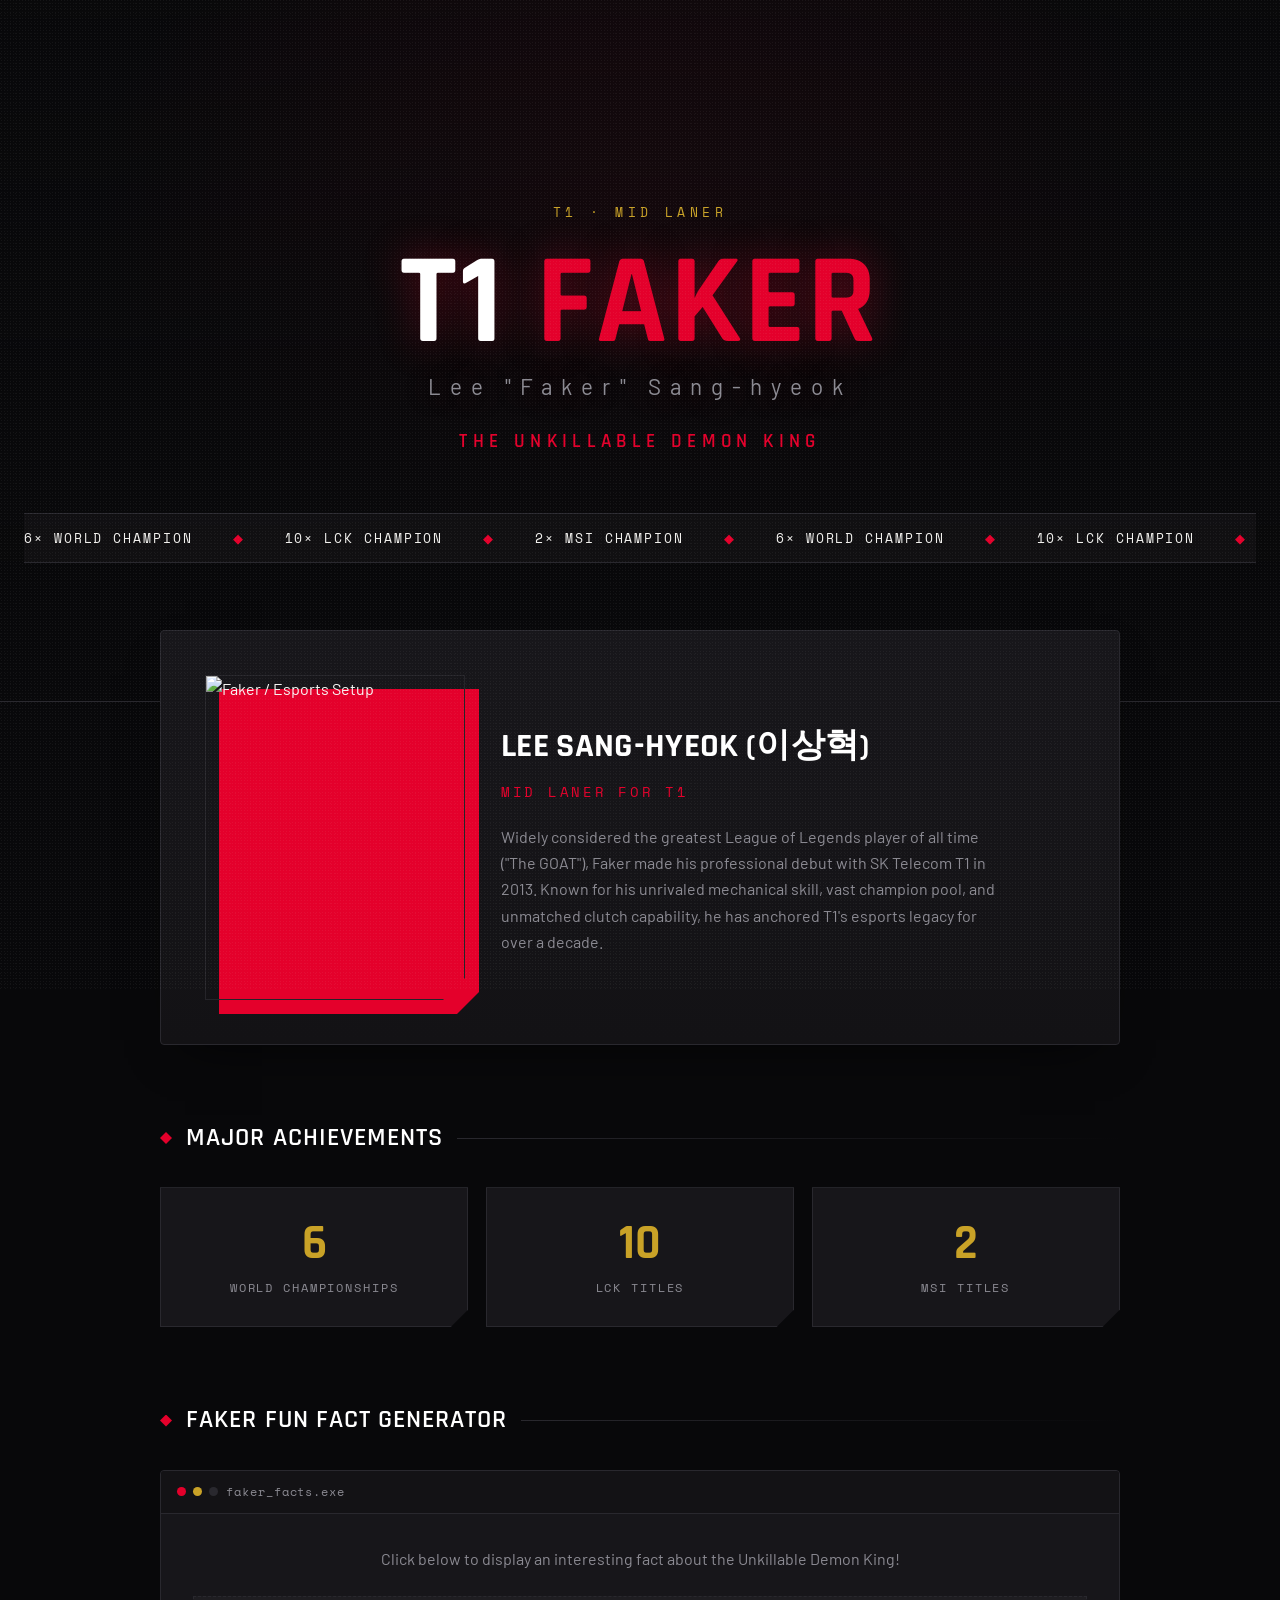
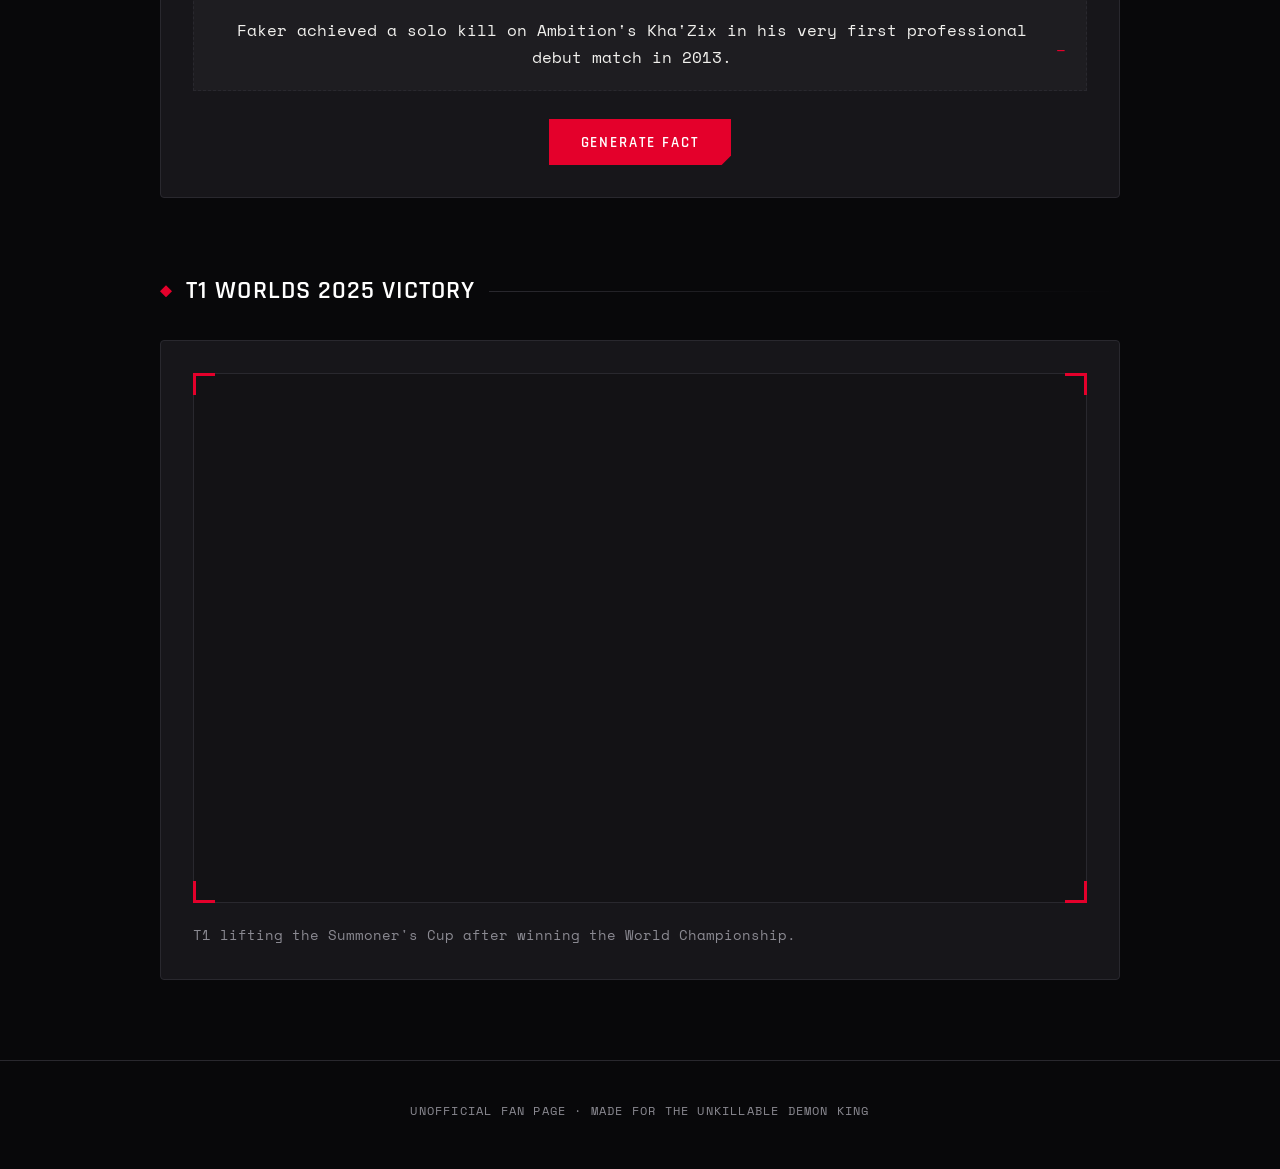
==== commit ce1fd8c9: "Update fanpage.html" ====
--- a/fanpage.html
+++ b/fanpage.html
@@ -536,7 +536,7 @@
 
   <!-- Worlds Trophy Video -->
   <section>
-    <h3 class="section-title">T1 World Championship Victory</h3>
+    <h3 class="section-title">T1 Worlds 2025 Victory</h3>
     <div class="interactive-card video-card">
       <div class="broadcast-frame">
         <span class="corner tl"></span><span class="corner tr"></span><span class="corner bl"></span><span class="corner br"></span>
